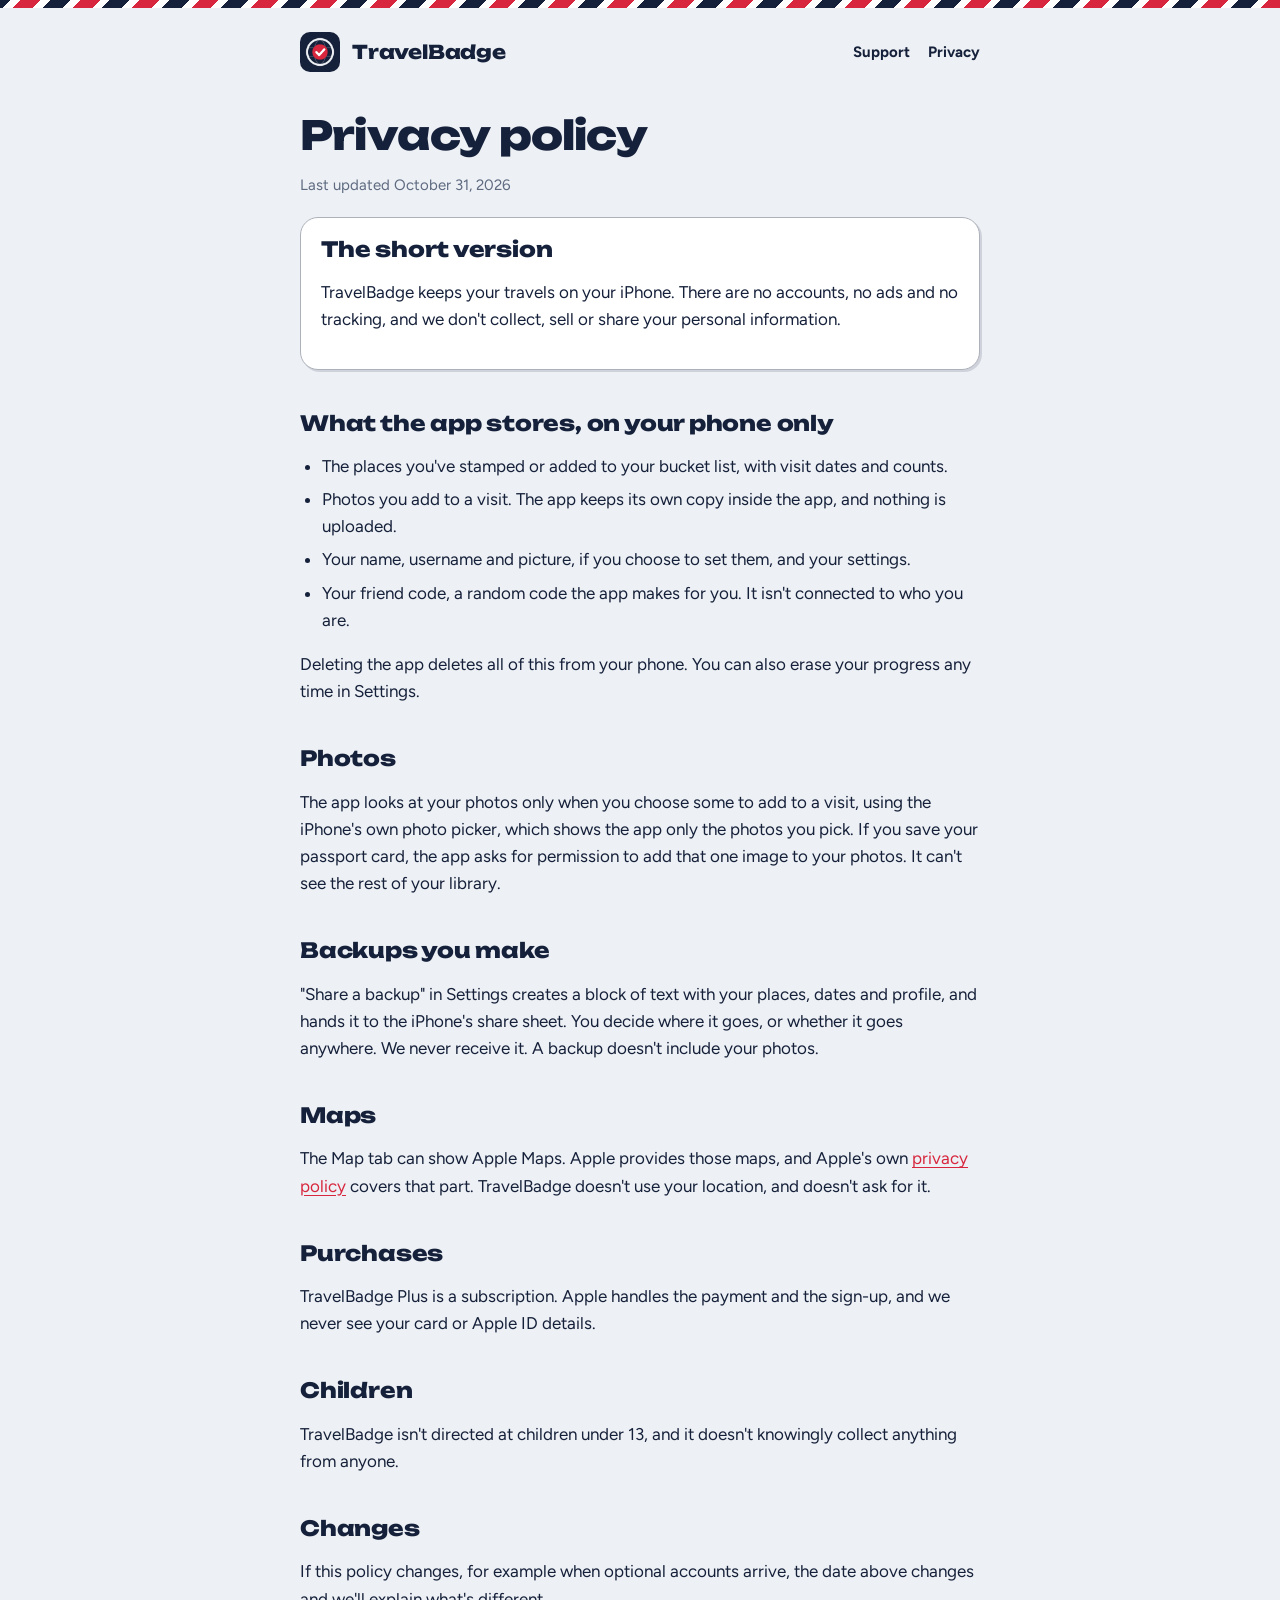
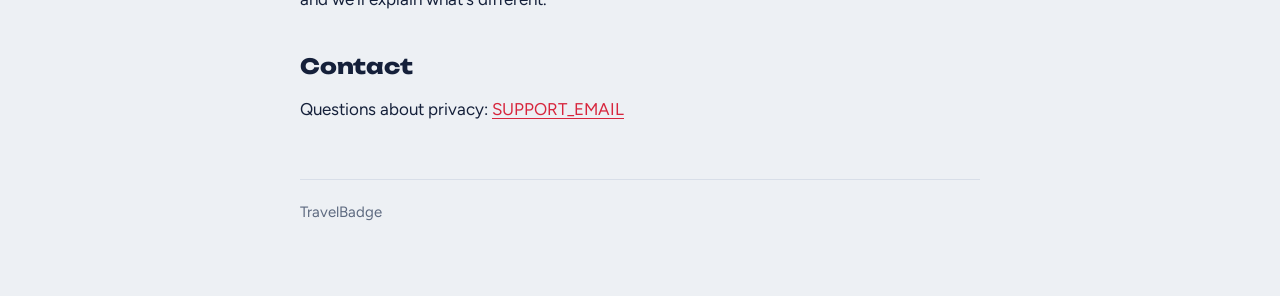
==== privacy.html @ b22f3e64 "TravelBadge site: home, privacy policy and support" ====
<!doctype html>
<html lang="en">
<head>
<meta charset="utf-8">
<meta name="viewport" content="width=device-width, initial-scale=1">
<title>Privacy policy: TravelBadge</title>
<meta name="description" content="TravelBadge keeps your travels on your iPhone. We don't collect, sell or share your personal information.">
<link rel="icon" href="icon.png">
<link rel="stylesheet" href="style.css">
</head>
<body>
<div class="wrap">
  <header class="site">
    <a href="./"><img src="icon.png" alt="" width="40" height="40"><span class="brand">TravelBadge</span></a>
    <nav aria-label="Pages"><a href="support.html">Support</a><a href="privacy.html" aria-current="page">Privacy</a></nav>
  </header>

  <main>
    <h1>Privacy policy</h1>
    <p class="updated">Last updated October 31, 2026</p>

    <div class="box">
      <h2>The short version</h2>
      <p>TravelBadge keeps your travels on your iPhone. There are no accounts, no ads and no tracking, and we don't collect, sell or share your personal information.</p>
    </div>

    <h2>What the app stores, on your phone only</h2>
    <ul>
      <li>The places you've stamped or added to your bucket list, with visit dates and counts.</li>
      <li>Photos you add to a visit. The app keeps its own copy inside the app, and nothing is uploaded.</li>
      <li>Your name, username and picture, if you choose to set them, and your settings.</li>
      <li>Your friend code, a random code the app makes for you. It isn't connected to who you are.</li>
    </ul>
    <p>Deleting the app deletes all of this from your phone. You can also erase your progress any time in Settings.</p>

    <h2>Photos</h2>
    <p>The app looks at your photos only when you choose some to add to a visit, using the iPhone's own photo picker, which shows the app only the photos you pick. If you save your passport card, the app asks for permission to add that one image to your photos. It can't see the rest of your library.</p>

    <h2>Backups you make</h2>
    <p>"Share a backup" in Settings creates a block of text with your places, dates and profile, and hands it to the iPhone's share sheet. You decide where it goes, or whether it goes anywhere. We never receive it. A backup doesn't include your photos.</p>

    <h2>Maps</h2>
    <p>The Map tab can show Apple Maps. Apple provides those maps, and Apple's own <a href="https://www.apple.com/legal/privacy/">privacy policy</a> covers that part. TravelBadge doesn't use your location, and doesn't ask for it.</p>

    <h2>Purchases</h2>
    <p>TravelBadge Plus is a subscription. Apple handles the payment and the sign-up, and we never see your card or Apple ID details.</p>

    <h2>Children</h2>
    <p>TravelBadge isn't directed at children under 13, and it doesn't knowingly collect anything from anyone.</p>

    <h2>Changes</h2>
    <p>If this policy changes, for example when optional accounts arrive, the date above changes and we'll explain what's different.</p>

    <h2>Contact</h2>
    <p>Questions about privacy: <a href="mailto:SUPPORT_EMAIL">SUPPORT_EMAIL</a></p>
  </main>

  <footer>TravelBadge</footer>
</div>
</body>
</html>
---- style.css ----
/* TravelBadge site: the app's Airmail palette and type, self-hosted (no requests to anyone else's servers) */
@font-face { font-family: "Unbounded"; src: url("fonts/Unbounded_800ExtraBold.ttf") format("truetype"); font-weight: 800; font-display: swap; }
@font-face { font-family: "Figtree"; src: url("fonts/Figtree_400Regular.ttf") format("truetype"); font-weight: 400; font-display: swap; }
@font-face { font-family: "Figtree"; src: url("fonts/Figtree_700Bold.ttf") format("truetype"); font-weight: 700; font-display: swap; }

:root {
  --paper: #EDF0F4; --card: #FFFFFF; --ink: #15203A; --muted: #5E6A80; --line: #D8DEE8; --stamp: #D7263D; --gold-soft: #FBEFD2;
  color-scheme: light dark;
}
@media (prefers-color-scheme: dark) {
  :root { --paper: #0D1322; --card: #151D31; --ink: #E9EDF5; --muted: #93A0B8; --line: #26304A; --stamp: #FF5468; --gold-soft: #3A2F14; }
}

* { box-sizing: border-box; }
body { margin: 0; background: var(--paper); color: var(--ink); font: 17px/1.6 "Figtree", system-ui, -apple-system, "Segoe UI", sans-serif; }
/* The airmail edge, as in the app */
body::before { content: ""; display: block; height: 8px; background: repeating-linear-gradient(-45deg, #D7263D 0 14px, var(--card) 14px 21px, #15203A 21px 35px, var(--card) 35px 42px); }

.wrap { max-width: 720px; margin: 0 auto; padding: 0 20px 72px; }
header.site { display: flex; align-items: center; gap: 12px; padding: 24px 0 8px; }
header.site a { display: flex; align-items: center; gap: 12px; color: var(--ink); text-decoration: none; }
header.site img { width: 40px; height: 40px; border-radius: 10px; }
.brand { font: 800 19px/1.2 "Unbounded", system-ui, sans-serif; letter-spacing: -0.01em; }
nav { margin-left: auto; display: flex; gap: 18px; font-weight: 700; font-size: 15px; }
nav a { color: var(--muted); text-decoration: none; padding: 8px 0; }
nav a:hover, nav a[aria-current="page"] { color: var(--ink); }

h1 { font: 800 clamp(28px, 6vw, 40px)/1.15 "Unbounded", system-ui, sans-serif; letter-spacing: -0.02em; margin: 32px 0 12px; }
h2 { font: 800 21px/1.25 "Unbounded", system-ui, sans-serif; letter-spacing: -0.01em; margin: 40px 0 8px; }
p, li { max-width: 62ch; }
a { color: var(--stamp); text-underline-offset: 3px; }
a:focus-visible { outline: 3px solid var(--stamp); outline-offset: 3px; border-radius: 4px; }
.lead { font-size: 20px; color: var(--muted); }
.updated { color: var(--muted); font-size: 15px; }
.box { background: var(--card); border: 1.5px solid #ADB1BA; border-radius: 18px; box-shadow: 2px 2px 0 rgba(21, 32, 58, 0.14); padding: 18px 20px; margin: 20px 0; }
@media (prefers-color-scheme: dark) { .box { border-color: #4A5470; box-shadow: 2px 2px 0 rgba(0, 0, 0, 0.5); } }
.box h2 { margin-top: 0; }
.hero { text-align: center; padding: 28px 0 8px; }
.hero img { width: 120px; height: 120px; border-radius: 27px; box-shadow: 0 10px 30px rgba(21, 32, 58, 0.25); }
.hero h1 { margin-top: 24px; }
.hero p { margin-left: auto; margin-right: auto; }
.soon { display: inline-block; background: var(--gold-soft); border-radius: 999px; padding: 6px 16px; font-weight: 700; font-size: 15px; }
ul { padding-left: 22px; }
li { margin: 6px 0; }
footer { border-top: 1px solid var(--line); margin-top: 56px; padding-top: 20px; color: var(--muted); font-size: 15px; }
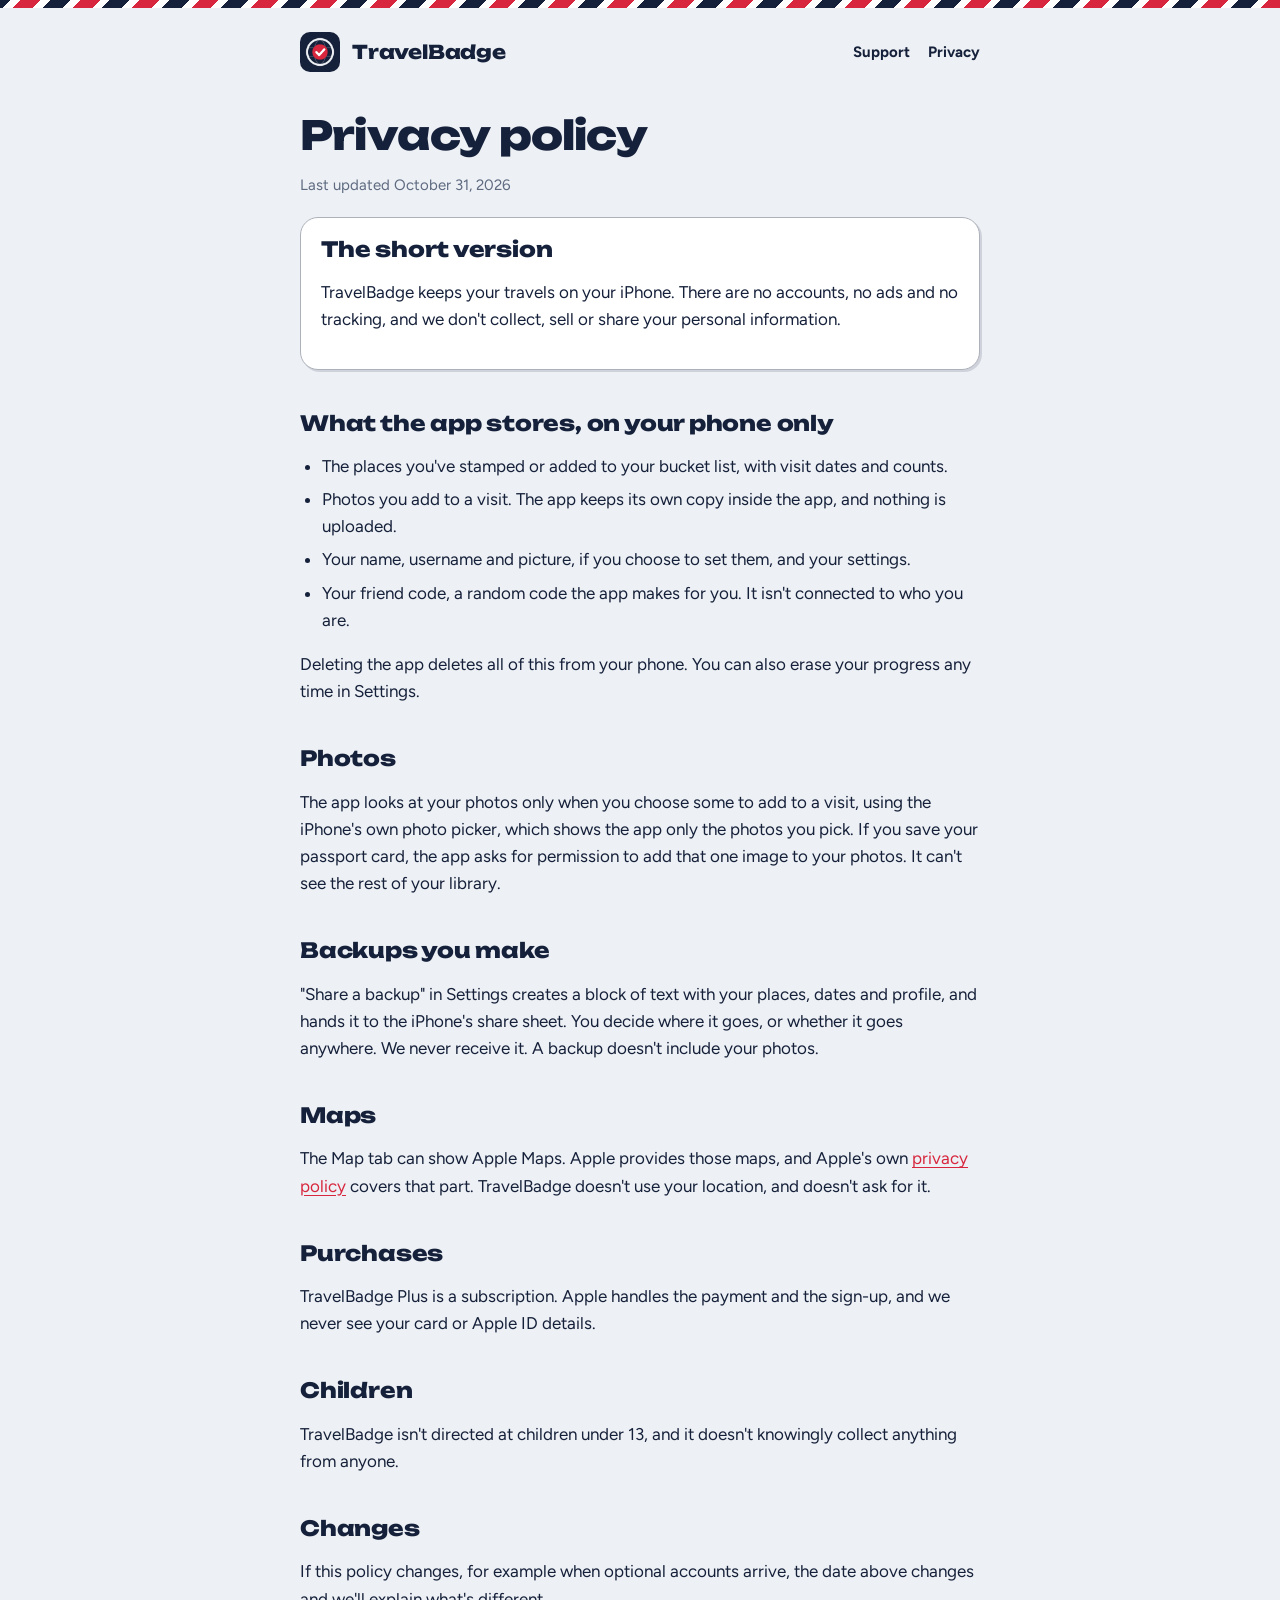
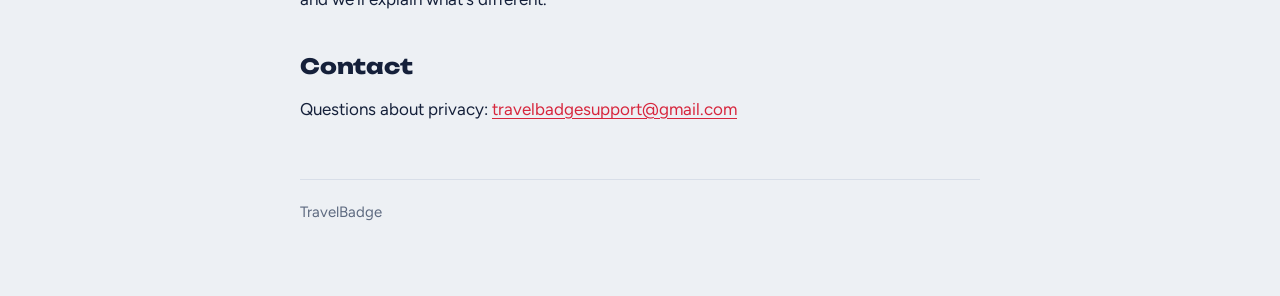
==== commit 63dd3de7: "Add the support email" ====
--- a/privacy.html
+++ b/privacy.html
@@ -52,7 +52,7 @@
     <p>If this policy changes, for example when optional accounts arrive, the date above changes and we'll explain what's different.</p>
 
     <h2>Contact</h2>
-    <p>Questions about privacy: <a href="mailto:SUPPORT_EMAIL">SUPPORT_EMAIL</a></p>
+    <p>Questions about privacy: <a href="mailto:travelbadgesupport@gmail.com">travelbadgesupport@gmail.com</a></p>
   </main>
 
   <footer>TravelBadge</footer>
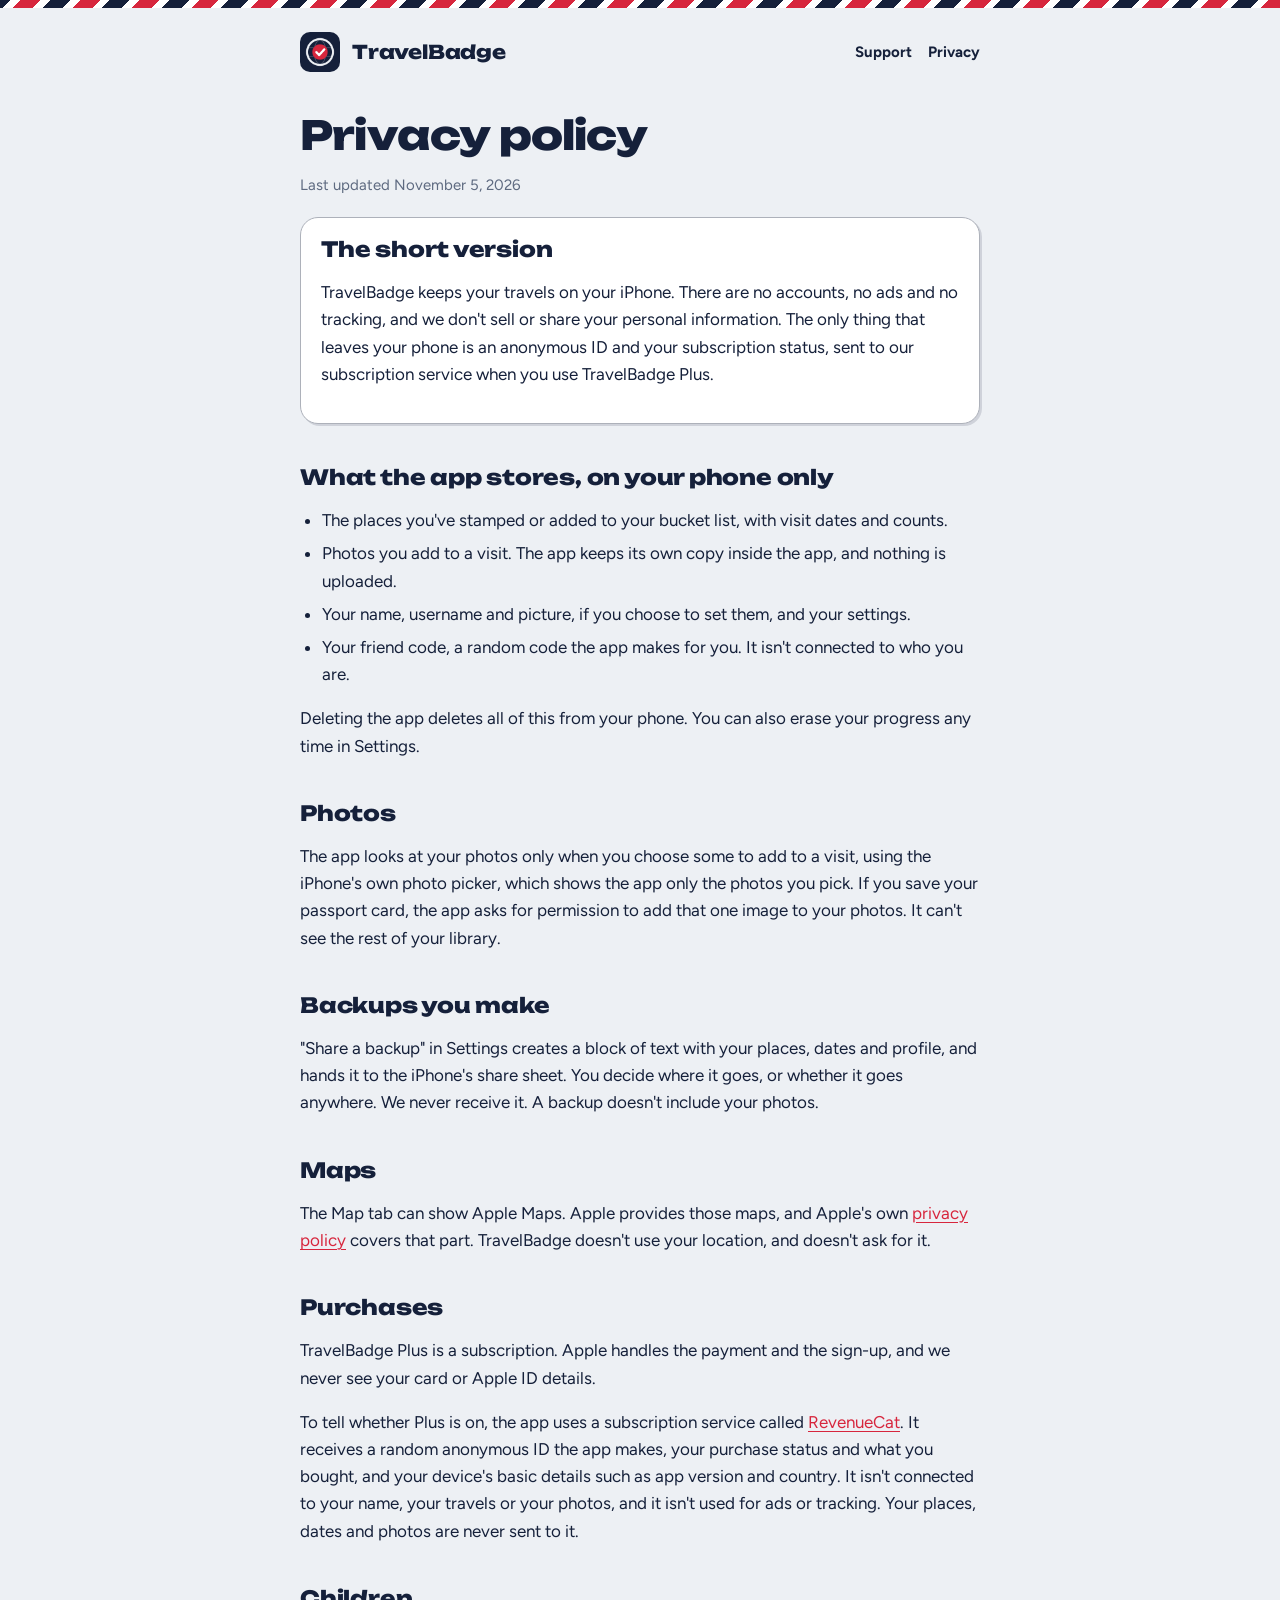
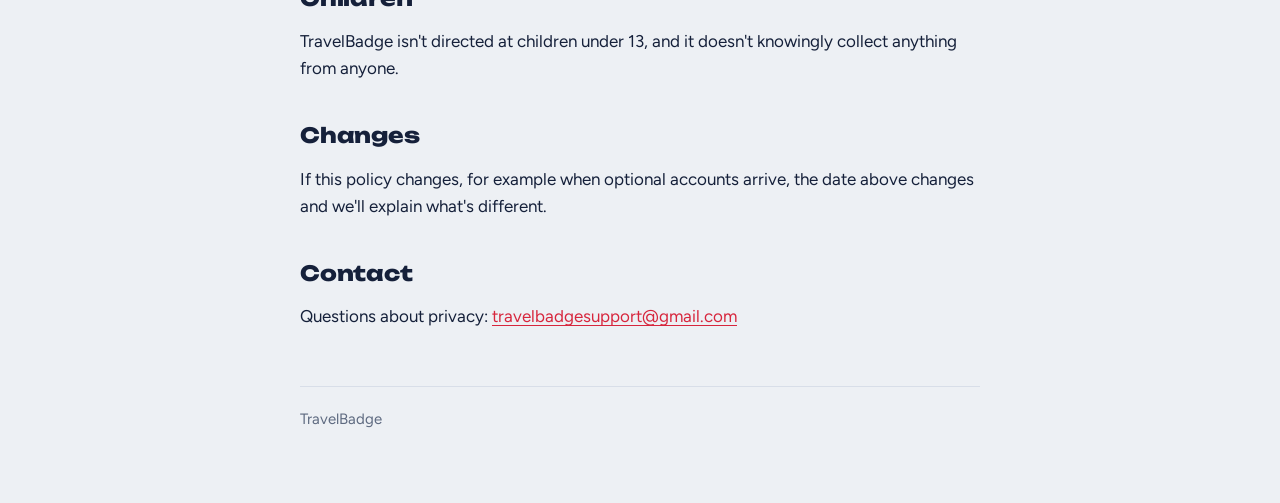
==== commit 33175077: "Privacy policy: RevenueCat for subscriptions Co-Authored-By: Claude Sonnet 5.5 <noreply@anthropic.co" ====
--- a/privacy.html
+++ b/privacy.html
@@ -4,7 +4,7 @@
 <meta charset="utf-8">
 <meta name="viewport" content="width=device-width, initial-scale=1">
 <title>Privacy policy: TravelBadge</title>
-<meta name="description" content="TravelBadge keeps your travels on your iPhone. We don't collect, sell or share your personal information.">
+<meta name="description" content="TravelBadge keeps your travels on your iPhone. We don't sell or share your personal information.">
 <link rel="icon" href="icon.png">
 <link rel="stylesheet" href="style.css">
 </head>
@@ -17,11 +17,11 @@
 
   <main>
     <h1>Privacy policy</h1>
-    <p class="updated">Last updated October 31, 2026</p>
+    <p class="updated">Last updated November 5, 2026</p>
 
     <div class="box">
       <h2>The short version</h2>
-      <p>TravelBadge keeps your travels on your iPhone. There are no accounts, no ads and no tracking, and we don't collect, sell or share your personal information.</p>
+      <p>TravelBadge keeps your travels on your iPhone. There are no accounts, no ads and no tracking, and we don't sell or share your personal information. The only thing that leaves your phone is an anonymous ID and your subscription status, sent to our subscription service when you use TravelBadge Plus.</p>
     </div>
 
     <h2>What the app stores, on your phone only</h2>
@@ -44,6 +44,7 @@
 
     <h2>Purchases</h2>
     <p>TravelBadge Plus is a subscription. Apple handles the payment and the sign-up, and we never see your card or Apple ID details.</p>
+    <p>To tell whether Plus is on, the app uses a subscription service called <a href="https://www.revenuecat.com/privacy">RevenueCat</a>. It receives a random anonymous ID the app makes, your purchase status and what you bought, and your device's basic details such as app version and country. It isn't connected to your name, your travels or your photos, and it isn't used for ads or tracking. Your places, dates and photos are never sent to it.</p>
 
     <h2>Children</h2>
     <p>TravelBadge isn't directed at children under 13, and it doesn't knowingly collect anything from anyone.</p>
--- a/style.css
+++ b/style.css
@@ -17,11 +17,11 @@
 body::before { content: ""; display: block; height: 8px; background: repeating-linear-gradient(-45deg, #D7263D 0 14px, var(--card) 14px 21px, #15203A 21px 35px, var(--card) 35px 42px); }
 
 .wrap { max-width: 720px; margin: 0 auto; padding: 0 20px 72px; }
-header.site { display: flex; align-items: center; gap: 12px; padding: 24px 0 8px; }
+header.site { display: flex; align-items: center; flex-wrap: wrap; gap: 4px 12px; padding: 24px 0 8px; }
 header.site a { display: flex; align-items: center; gap: 12px; color: var(--ink); text-decoration: none; }
 header.site img { width: 40px; height: 40px; border-radius: 10px; }
-.brand { font: 800 19px/1.2 "Unbounded", system-ui, sans-serif; letter-spacing: -0.01em; }
-nav { margin-left: auto; display: flex; gap: 18px; font-weight: 700; font-size: 15px; }
+.brand { font: 800 clamp(16px, 4.6vw, 19px)/1.2 "Unbounded", system-ui, sans-serif; letter-spacing: -0.01em; }
+nav { margin-left: auto; display: flex; gap: 16px; font-weight: 700; font-size: 15px; flex-shrink: 0; }
 nav a { color: var(--muted); text-decoration: none; padding: 8px 0; }
 nav a:hover, nav a[aria-current="page"] { color: var(--ink); }
 
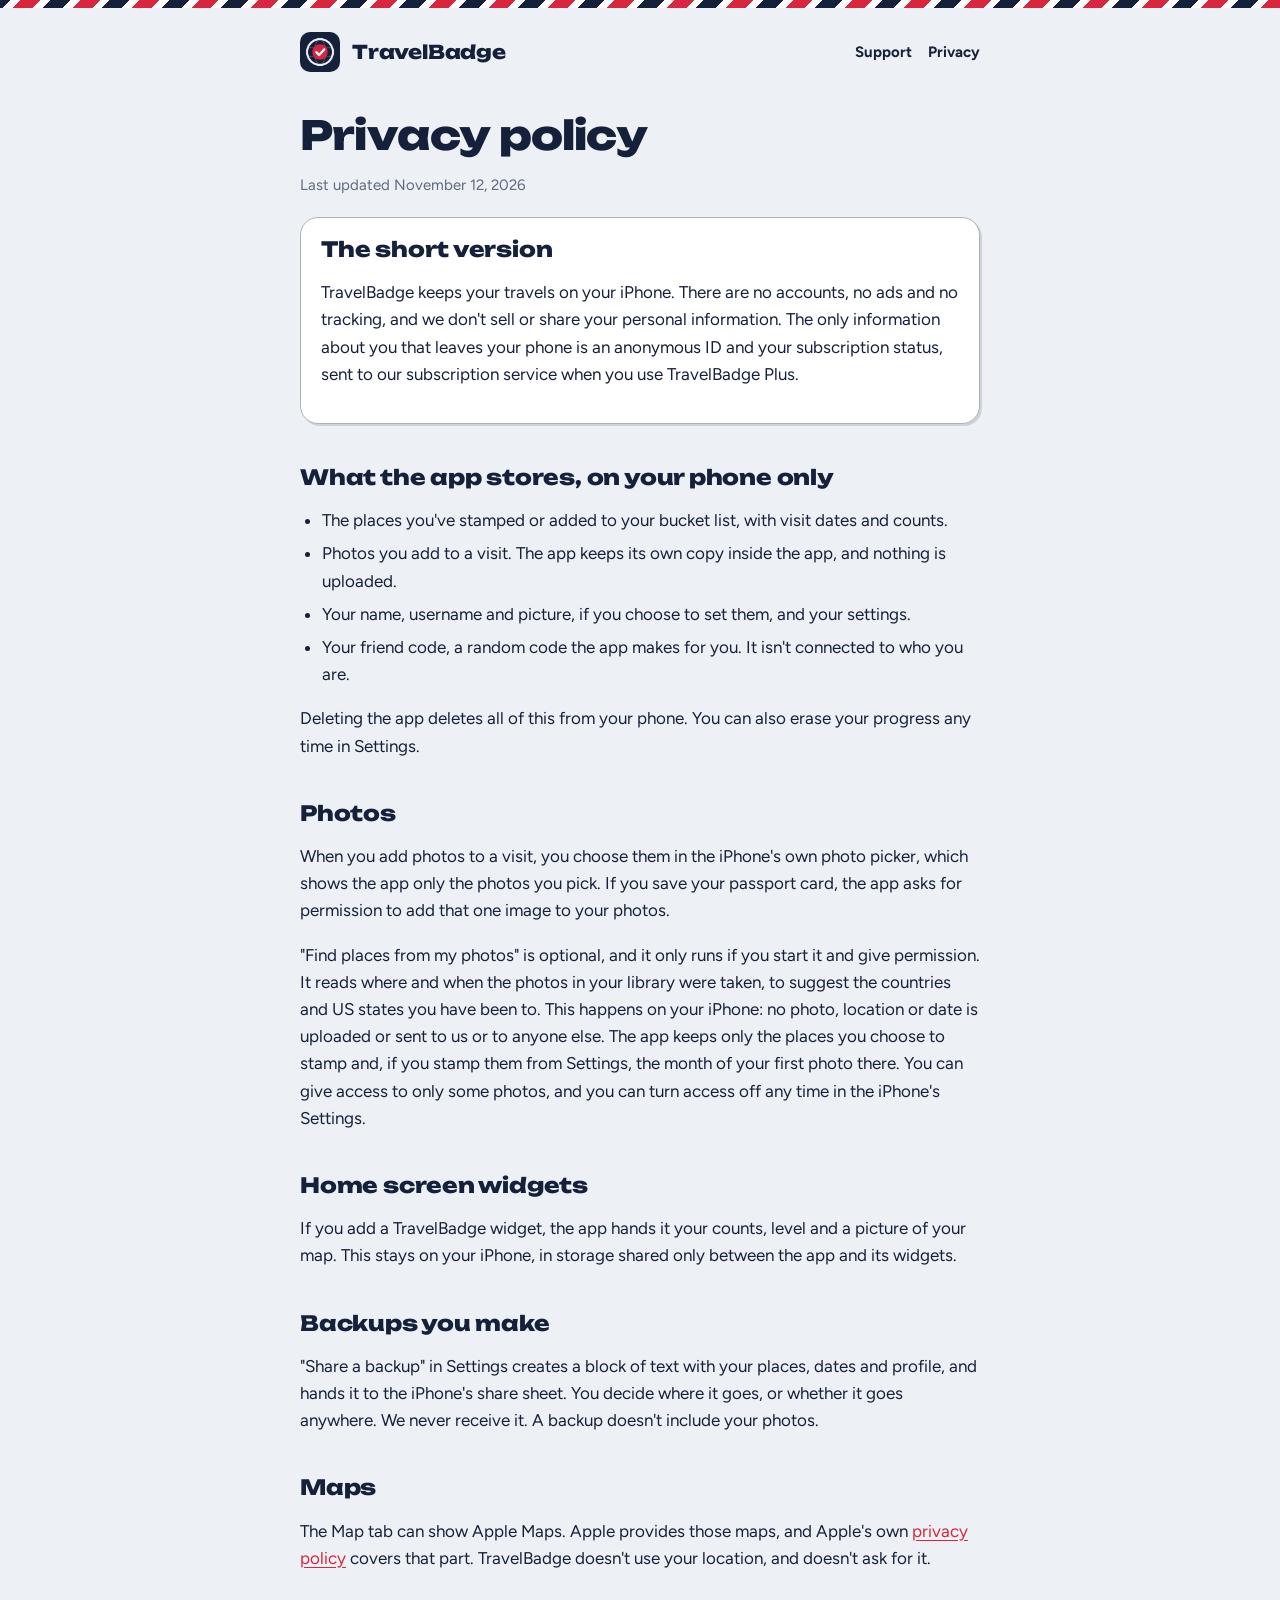
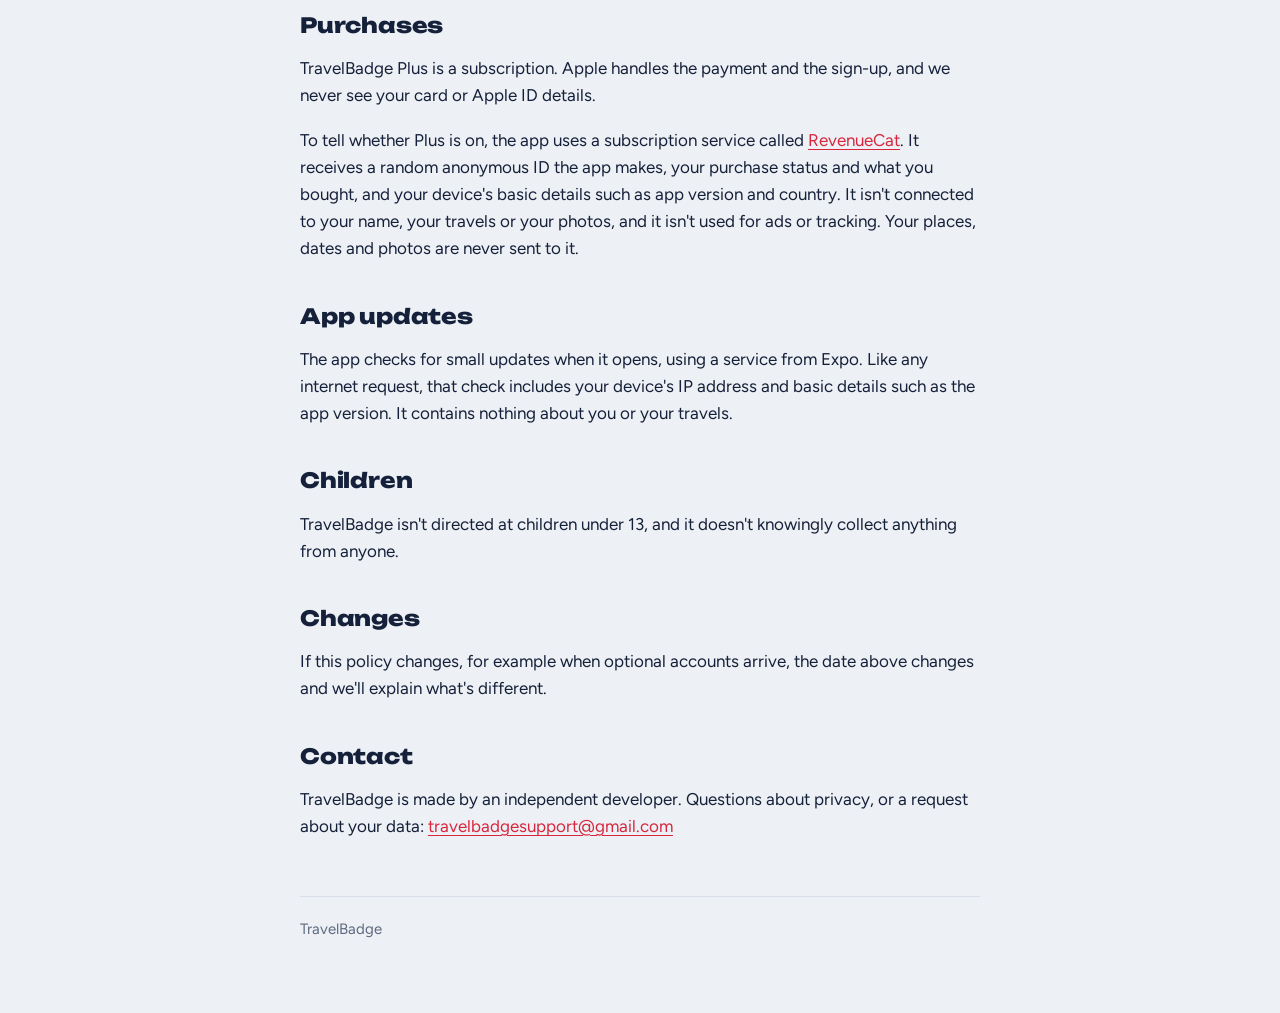
==== commit f4953a61: "Privacy: describe photo import, widgets and app updates; add refunds and data credits Co-Authored-By" ====
--- a/privacy.html
+++ b/privacy.html
@@ -17,11 +17,11 @@
 
   <main>
     <h1>Privacy policy</h1>
-    <p class="updated">Last updated November 5, 2026</p>
+    <p class="updated">Last updated November 12, 2026</p>
 
     <div class="box">
       <h2>The short version</h2>
-      <p>TravelBadge keeps your travels on your iPhone. There are no accounts, no ads and no tracking, and we don't sell or share your personal information. The only thing that leaves your phone is an anonymous ID and your subscription status, sent to our subscription service when you use TravelBadge Plus.</p>
+      <p>TravelBadge keeps your travels on your iPhone. There are no accounts, no ads and no tracking, and we don't sell or share your personal information. The only information about you that leaves your phone is an anonymous ID and your subscription status, sent to our subscription service when you use TravelBadge Plus.</p>
     </div>
 
     <h2>What the app stores, on your phone only</h2>
@@ -34,7 +34,11 @@
     <p>Deleting the app deletes all of this from your phone. You can also erase your progress any time in Settings.</p>
 
     <h2>Photos</h2>
-    <p>The app looks at your photos only when you choose some to add to a visit, using the iPhone's own photo picker, which shows the app only the photos you pick. If you save your passport card, the app asks for permission to add that one image to your photos. It can't see the rest of your library.</p>
+    <p>When you add photos to a visit, you choose them in the iPhone's own photo picker, which shows the app only the photos you pick. If you save your passport card, the app asks for permission to add that one image to your photos.</p>
+    <p>"Find places from my photos" is optional, and it only runs if you start it and give permission. It reads where and when the photos in your library were taken, to suggest the countries and US states you have been to. This happens on your iPhone: no photo, location or date is uploaded or sent to us or to anyone else. The app keeps only the places you choose to stamp and, if you stamp them from Settings, the month of your first photo there. You can give access to only some photos, and you can turn access off any time in the iPhone's Settings.</p>
+
+    <h2>Home screen widgets</h2>
+    <p>If you add a TravelBadge widget, the app hands it your counts, level and a picture of your map. This stays on your iPhone, in storage shared only between the app and its widgets.</p>
 
     <h2>Backups you make</h2>
     <p>"Share a backup" in Settings creates a block of text with your places, dates and profile, and hands it to the iPhone's share sheet. You decide where it goes, or whether it goes anywhere. We never receive it. A backup doesn't include your photos.</p>
@@ -46,6 +50,9 @@
     <p>TravelBadge Plus is a subscription. Apple handles the payment and the sign-up, and we never see your card or Apple ID details.</p>
     <p>To tell whether Plus is on, the app uses a subscription service called <a href="https://www.revenuecat.com/privacy">RevenueCat</a>. It receives a random anonymous ID the app makes, your purchase status and what you bought, and your device's basic details such as app version and country. It isn't connected to your name, your travels or your photos, and it isn't used for ads or tracking. Your places, dates and photos are never sent to it.</p>
 
+    <h2>App updates</h2>
+    <p>The app checks for small updates when it opens, using a service from Expo. Like any internet request, that check includes your device's IP address and basic details such as the app version. It contains nothing about you or your travels.</p>
+
     <h2>Children</h2>
     <p>TravelBadge isn't directed at children under 13, and it doesn't knowingly collect anything from anyone.</p>
 
@@ -53,7 +60,7 @@
     <p>If this policy changes, for example when optional accounts arrive, the date above changes and we'll explain what's different.</p>
 
     <h2>Contact</h2>
-    <p>Questions about privacy: <a href="mailto:travelbadgesupport@gmail.com">travelbadgesupport@gmail.com</a></p>
+    <p>TravelBadge is made by an independent developer. Questions about privacy, or a request about your data: <a href="mailto:travelbadgesupport@gmail.com">travelbadgesupport@gmail.com</a></p>
   </main>
 
   <footer>TravelBadge</footer>
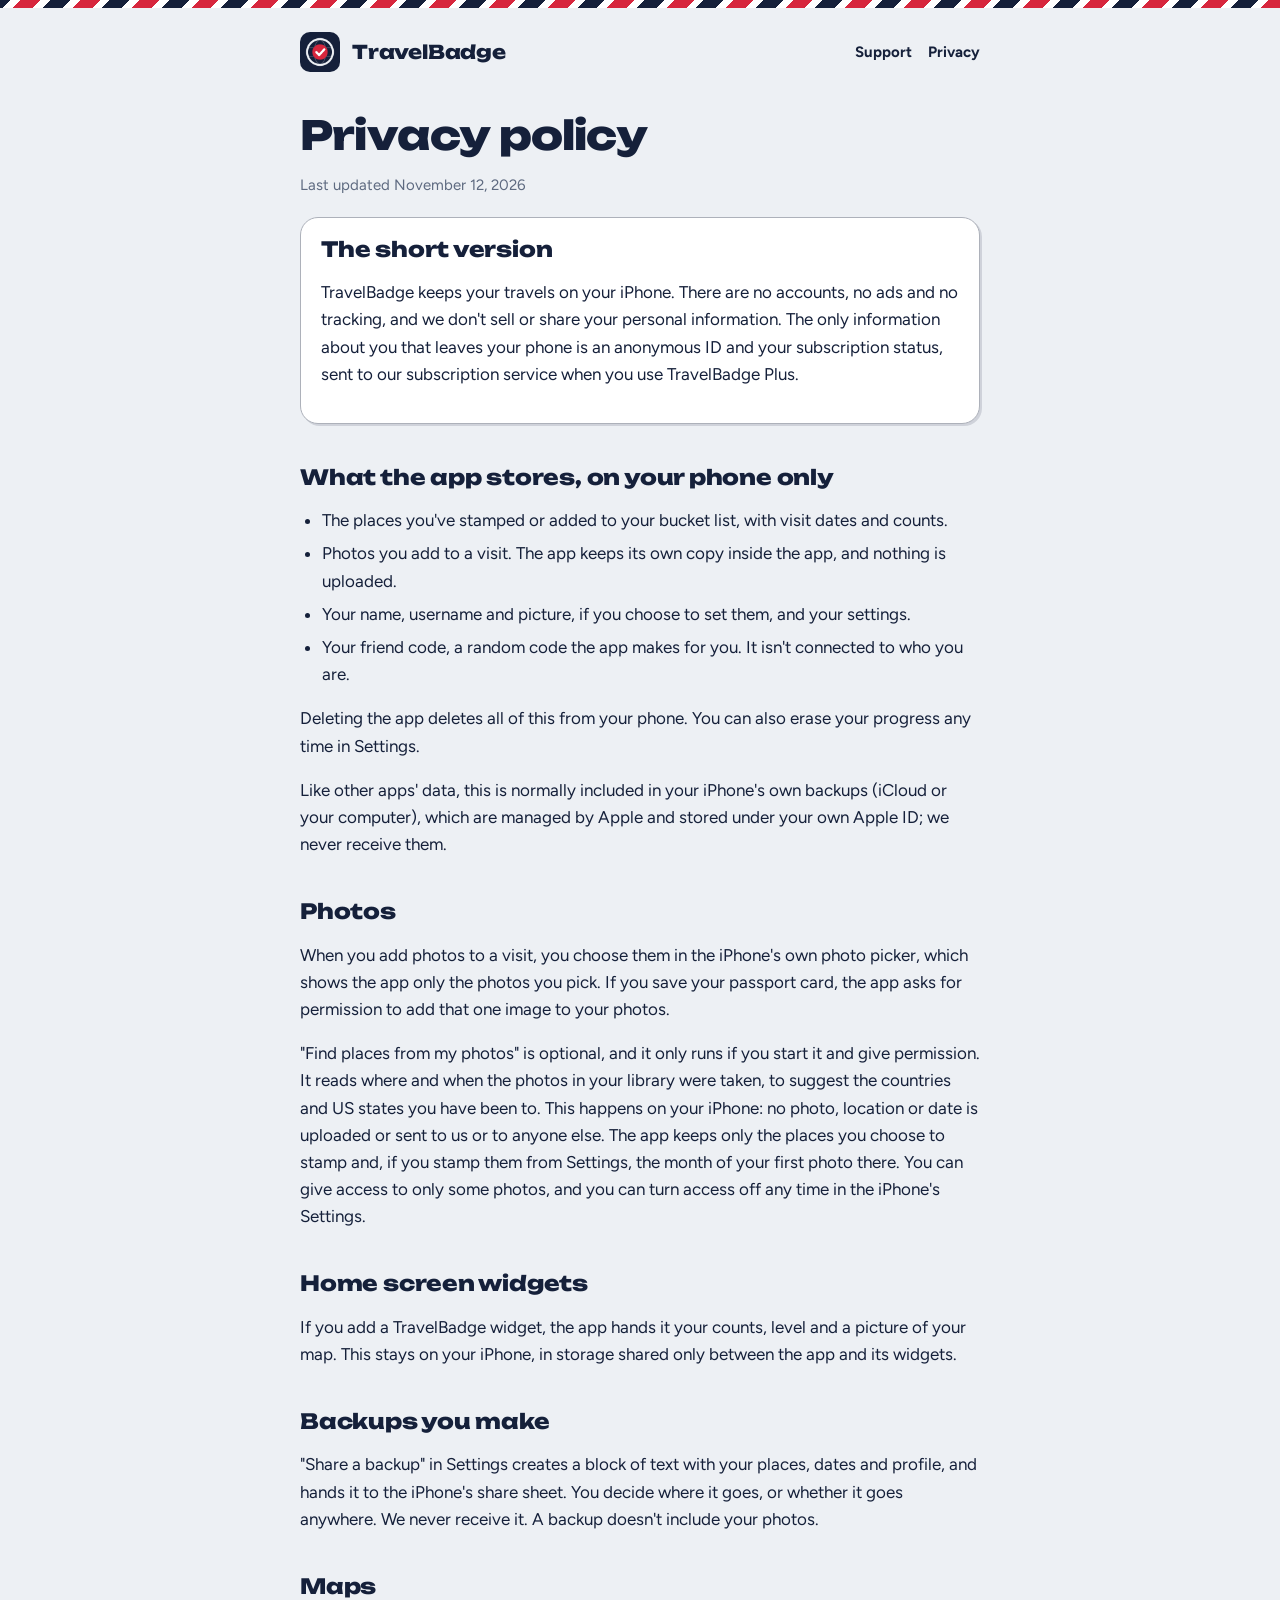
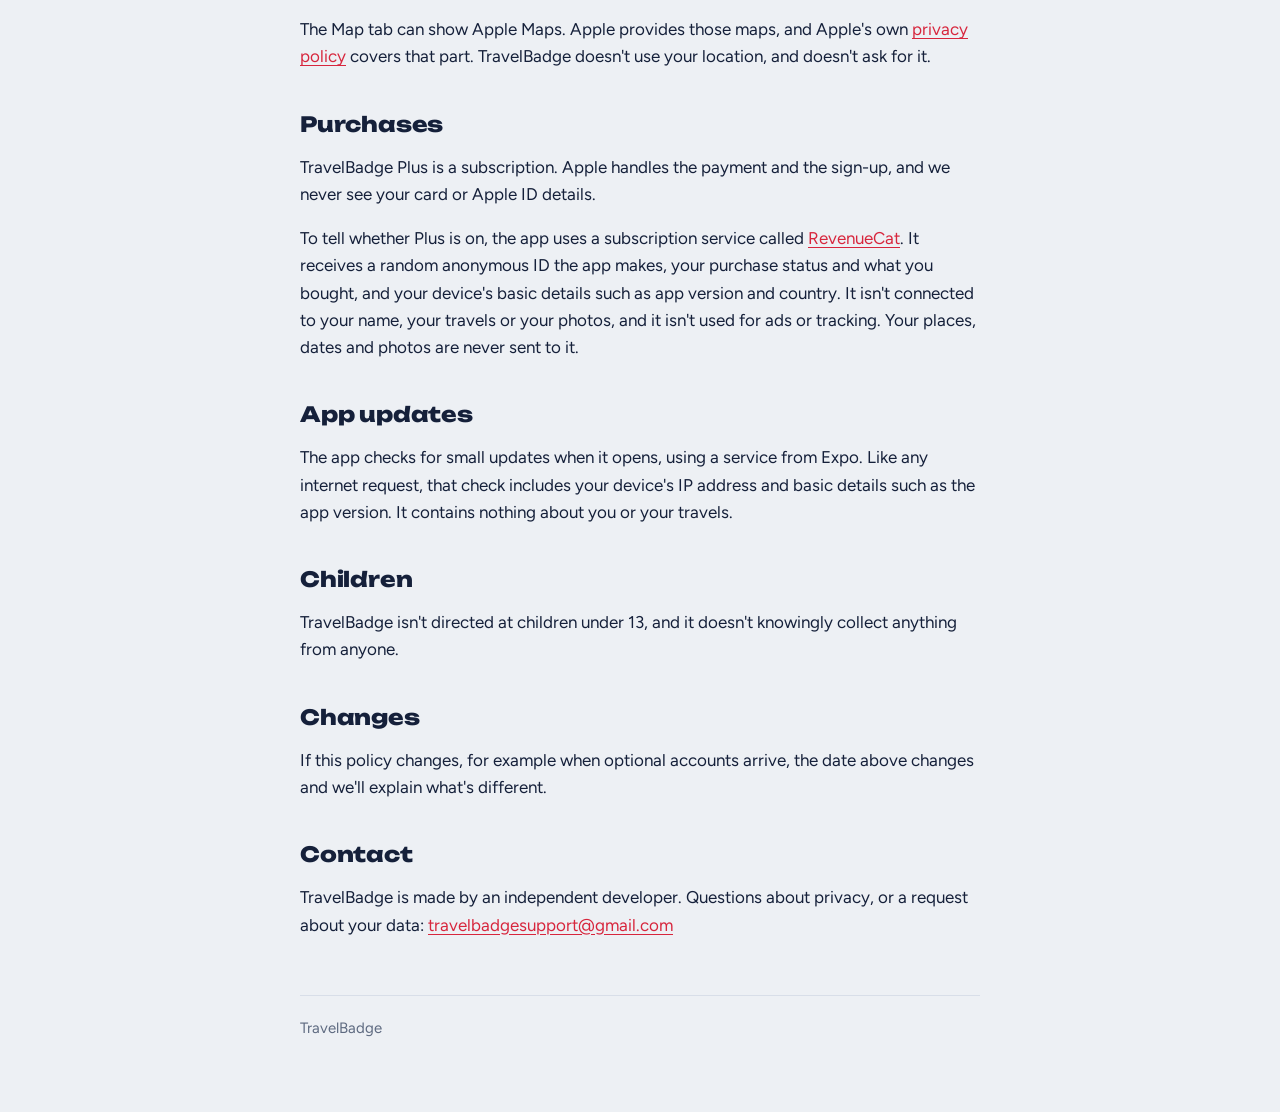
==== commit 72b52ae4: "Privacy: say the app's data is included in iPhone backups Co-Authored-By: Claude Sonnet 5.5 <noreply" ====
--- a/privacy.html
+++ b/privacy.html
@@ -32,6 +32,7 @@
       <li>Your friend code, a random code the app makes for you. It isn't connected to who you are.</li>
     </ul>
     <p>Deleting the app deletes all of this from your phone. You can also erase your progress any time in Settings.</p>
+    <p>Like other apps' data, this is normally included in your iPhone's own backups (iCloud or your computer), which are managed by Apple and stored under your own Apple ID; we never receive them.</p>
 
     <h2>Photos</h2>
     <p>When you add photos to a visit, you choose them in the iPhone's own photo picker, which shows the app only the photos you pick. If you save your passport card, the app asks for permission to add that one image to your photos.</p>
